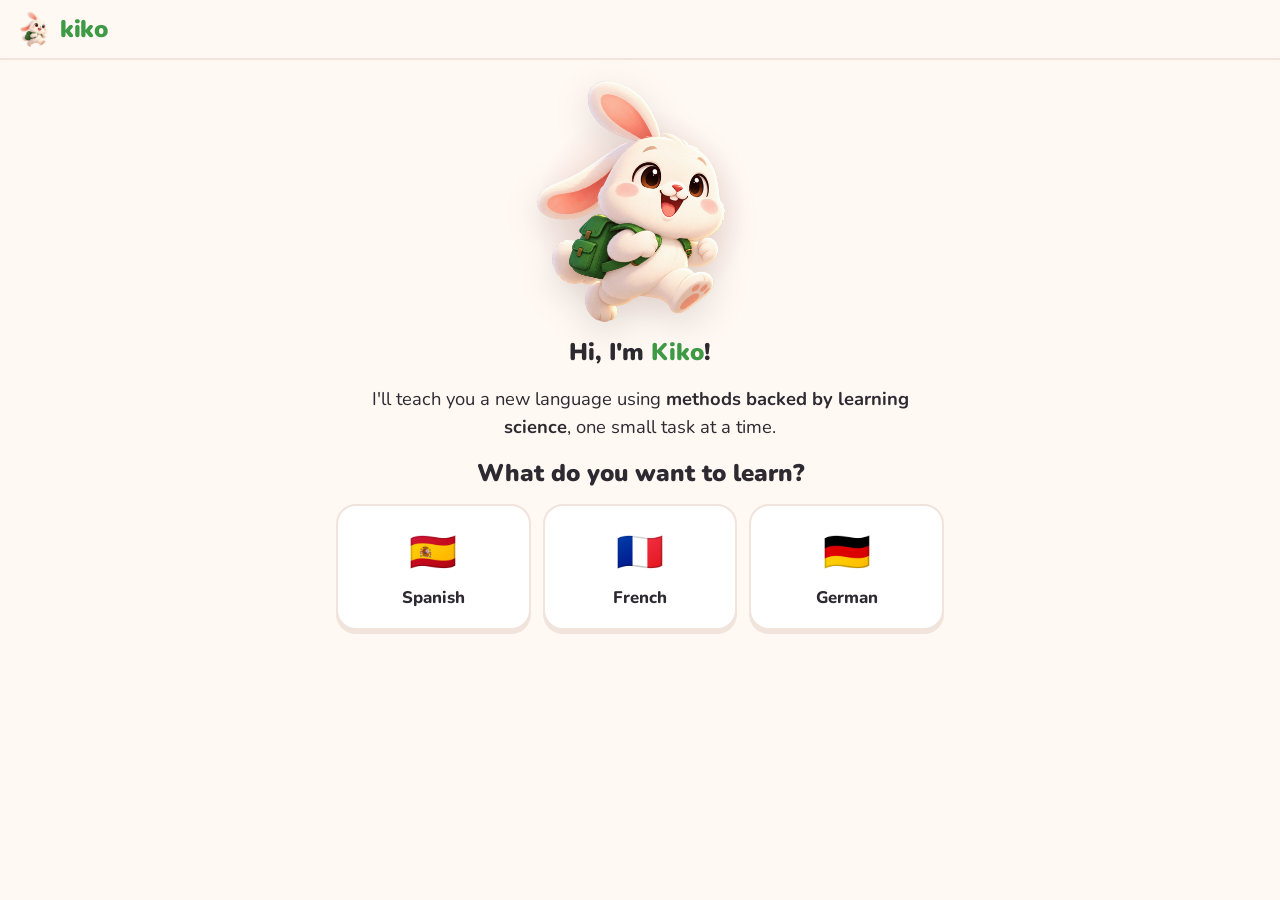
==== kiko/index.html @ d5bdbee6 "Polish Kiko with animations, sound effects and keyboard shortcuts - 3D flipping flashcards; review c" ====
<!doctype html>
<html lang="en">
<head>
  <meta charset="utf-8">
  <meta name="viewport" content="width=device-width, initial-scale=1">
  <title>Kiko · Learn languages the science-backed way</title>
  <meta name="description" content="Kiko teaches you a language one task at a time, using spaced repetition, retrieval practice, comprehensible input and other evidence-based methods.">
  <meta name="theme-color" content="#3f9a46">
  <link rel="icon" href="assets/kiko-192.png">
  <link rel="apple-touch-icon" href="assets/kiko-192.png">
  <link rel="preconnect" href="https://fonts.googleapis.com">
  <link rel="preconnect" href="https://fonts.gstatic.com" crossorigin>
  <link href="https://fonts.googleapis.com/css2?family=Nunito:wght@400;600;800;900&display=swap" rel="stylesheet">
  <link rel="stylesheet" href="styles.css">
</head>
<body>
  <header class="topbar">
    <button id="logo" class="logo" aria-label="Kiko home">
      <img src="assets/kiko-192.png" alt=""><span>kiko</span>
    </button>
    <div id="hud" class="hud"></div>
  </header>
  <main id="app" class="app"></main>
  <div id="sheet"></div>
  <script src="data.js"></script>
  <script src="app.js"></script>
</body>
</html>
---- kiko/styles.css ----
:root {
  --bg: #fff8f3;
  --surface: #ffffff;
  --ink: #2d2a32;
  --muted: #7b7480;
  --line: #f0e4dc;
  --green: #3f9a46;
  --green-dark: #2e7a35;
  --green-soft: #e4f4e3;
  --pink: #f6a59c;
  --pink-soft: #fde9e6;
  --red: #e0574f;
  --red-dark: #b8423b;
  --gold: #f2b84b;
  --gold-dark: #d39a2f;
  --shadow: 0 6px 0 rgba(45, 42, 50, 0.06), 0 10px 30px rgba(45, 42, 50, 0.06);
  --radius: 20px;
  --spring: cubic-bezier(0.34, 1.56, 0.64, 1);
  --ease-out: cubic-bezier(0.2, 0.8, 0.2, 1);
  color-scheme: light;
}
@media (prefers-color-scheme: dark) {
  :root {
    --bg: #1d1b20;
    --surface: #2a272e;
    --ink: #f5eff2;
    --muted: #a9a1ad;
    --line: #3a363f;
    --green: #5bbb62;
    --green-dark: #48a24f;
    --green-soft: #26392a;
    --pink-soft: #3f2a2c;
    --shadow: 0 6px 0 rgba(0, 0, 0, 0.25);
    color-scheme: dark;
  }
}

* { box-sizing: border-box; }
html, body { margin: 0; }
body {
  font-family: "Nunito", system-ui, sans-serif;
  background: var(--bg);
  color: var(--ink);
  line-height: 1.5;
  -webkit-tap-highlight-color: transparent;
  overflow-x: hidden;
}
button { font: inherit; color: inherit; cursor: pointer; }
button:disabled { cursor: default; }
:focus-visible { outline: 3px solid color-mix(in srgb, var(--green) 55%, transparent); outline-offset: 3px; }
h1, h2, h3 { line-height: 1.2; margin: 0.3em 0; font-weight: 900; }
.hidden { display: none !important; }
.muted { color: var(--muted); }
.center { text-align: center; justify-content: center; }
.eyebrow { text-transform: uppercase; letter-spacing: 0.08em; font-size: 0.75rem; font-weight: 800; color: var(--muted); margin: 0 0 8px; }
.lead { font-size: 1.15rem; }

/* ---------- Top bar ---------- */
.topbar {
  position: sticky; top: 0; z-index: 10;
  display: flex; align-items: center; gap: 12px;
  padding: 10px 16px;
  background: color-mix(in srgb, var(--bg) 88%, transparent);
  backdrop-filter: blur(8px);
  border-bottom: 2px solid var(--line);
}
.logo { display: flex; align-items: center; gap: 6px; background: none; border: 0; padding: 0; }
.logo img { width: 38px; height: 38px; object-fit: contain; transition: transform 0.3s var(--spring); }
.logo:hover img { transform: rotate(-10deg) scale(1.1); }
.logo span { font-weight: 900; font-size: 1.5rem; color: var(--green); letter-spacing: -0.02em; }
.hud { display: flex; align-items: center; gap: 6px; flex: 1; justify-content: flex-end; min-width: 0; }
.hud-chip {
  display: inline-flex; align-items: center; gap: 4px;
  font-weight: 800; padding: 4px 10px; border-radius: 999px;
  background: var(--surface); border: 2px solid var(--line); white-space: nowrap;
}
.hud-chip.icon { padding: 4px 8px; }
.hud-chip.bump { animation: chipBump 0.5s var(--spring); }
@keyframes chipBump { 0% { transform: scale(1); } 40% { transform: scale(1.25); border-color: var(--gold); } 100% { transform: scale(1); } }
.hud-bar { flex: 0 1 140px; height: 12px; border-radius: 999px; background: var(--line); overflow: hidden; }
.hud-bar span {
  display: block; height: 100%; border-radius: inherit; position: relative;
  background: var(--green); transition: width 0.6s var(--ease-out);
}
.hud-bar span::after { /* glossy highlight */
  content: ""; position: absolute; left: 6px; right: 6px; top: 2px; height: 3px;
  border-radius: 999px; background: rgba(255, 255, 255, 0.35);
}
.hud-bar.wide { flex: 1; height: 16px; }

.xp-float {
  position: fixed; z-index: 60; transform: translateX(-50%); pointer-events: none;
  font-weight: 900; color: var(--gold-dark); text-shadow: 0 1px 0 #fff;
  animation: floatUp 1.1s var(--ease-out) forwards;
}
@keyframes floatUp { 0% { opacity: 0; translate: 0 0; } 15% { opacity: 1; } 100% { opacity: 0; translate: 0 34px; } }

/* ---------- Layout & screen transitions ---------- */
.app { max-width: 640px; margin: 0 auto; padding: 20px 16px 200px; }
.app.enter > :not(.step) { animation: rise 0.45s var(--ease-out) backwards; }
.app.enter > :nth-child(2) { animation-delay: 0.04s; }
.app.enter > :nth-child(3) { animation-delay: 0.08s; }
.app.enter > :nth-child(4) { animation-delay: 0.12s; }
@keyframes rise { from { opacity: 0; transform: translateY(16px); } to { opacity: 1; transform: none; } }
@keyframes popIn { 0% { opacity: 0; transform: scale(0.6); } 100% { opacity: 1; transform: scale(1); } }
@keyframes slideIn { from { opacity: 0; transform: translateX(-12px); } to { opacity: 1; transform: none; } }

.card { background: var(--surface); border: 2px solid var(--line); border-radius: var(--radius); box-shadow: var(--shadow); padding: 18px; }
.row { display: flex; gap: 10px; flex-wrap: wrap; margin-top: 12px; }
.pop { animation: popIn 0.35s var(--spring); }

/* ---------- Buttons ---------- */
.btn {
  border: 0; border-radius: 16px; padding: 12px 20px;
  font-weight: 800; background: var(--green); color: #fff;
  box-shadow: 0 4px 0 var(--green-dark);
  transition: transform 0.1s, box-shadow 0.1s, filter 0.15s, opacity 0.2s;
}
@media (hover: hover) { .btn:hover:not(:disabled) { filter: brightness(1.06); transform: translateY(-1px); box-shadow: 0 5px 0 var(--green-dark); } }
.btn:active:not(:disabled) { transform: translateY(3px); box-shadow: 0 1px 0 var(--green-dark); }
.btn:disabled { opacity: 0.45; }
.btn.big { width: 100%; padding: 15px; font-size: 1.1rem; margin-top: 16px; }
.btn.ghost { background: var(--surface); color: var(--green); border: 2px solid var(--line); box-shadow: 0 4px 0 var(--line); }
.icon-btn { border: 0; background: var(--green-soft); border-radius: 50%; width: 44px; height: 44px; font-size: 1.2rem; transition: transform 0.2s var(--spring); }
.icon-btn:hover { transform: scale(1.1); }
.icon-btn:active { transform: scale(0.92); }
.icon-btn.sm { width: 30px; height: 30px; font-size: 0.85rem; flex: none; }
.icon-btn.huge { width: 96px; height: 96px; font-size: 2.6rem; }
.icon-btn.pulse { animation: ring 1.8s infinite; }
@keyframes ring { 0% { box-shadow: 0 0 0 0 color-mix(in srgb, var(--green) 45%, transparent); } 100% { box-shadow: 0 0 0 22px transparent; } }
.back { background: none; border: 0; color: var(--muted); font-weight: 800; padding: 6px 0; }
kbd {
  display: none; font: 800 0.7rem "Nunito", sans-serif; color: var(--muted);
  border: 2px solid var(--line); border-radius: 6px; padding: 0 6px; margin-right: 10px;
}
.kbd-hint { display: none; text-align: center; font-size: 0.8rem; color: var(--muted); margin-top: 10px; }
@media (hover: hover) and (pointer: fine) { kbd { display: inline-block; } .kbd-hint { display: block; } }

/* ---------- Kiko coach ---------- */
.coach { display: flex; align-items: flex-end; gap: 10px; margin: 20px 0; }
.coach img { width: 72px; height: auto; flex: none; filter: drop-shadow(0 4px 6px rgba(0,0,0,0.12)); transform-origin: 50% 100%; animation: breathe 3.2s ease-in-out infinite; }
.bubble {
  position: relative; background: var(--surface); border: 2px solid var(--line);
  border-radius: 18px 18px 18px 4px; padding: 10px 14px; font-weight: 600;
  transform-origin: 0 100%;
}
.bubble.pop { animation: popIn 0.35s var(--spring); }
.coach img.hop { animation: hop 0.6s ease; }
.coach img.wobble { animation: wobble 0.5s ease; }
@keyframes breathe { 0%,100% { transform: scale(1, 1); } 50% { transform: scale(1.03, 0.97); } }
@keyframes hop { 0%,100% { transform: translateY(0); } 40% { transform: translateY(-18px) rotate(-4deg); } 70% { transform: translateY(0) scale(1.06, 0.94); } }
@keyframes wobble { 0%,100% { transform: rotate(0); } 25% { transform: rotate(-8deg); } 75% { transform: rotate(8deg); } }
@keyframes float { 0%,100% { transform: translateY(0) rotate(0); } 50% { transform: translateY(-10px) rotate(-1.5deg); } }

/* ---------- Welcome & celebrations ---------- */
.welcome, .done-screen, .intro { text-align: center; }
.hero-wrap { position: relative; display: inline-block; }
.hero-wrap::before { /* soft glow behind Kiko */
  content: ""; position: absolute; inset: 12% 8% 4%; border-radius: 50%; z-index: -1;
  background: radial-gradient(circle, color-mix(in srgb, var(--pink) 45%, transparent), transparent 70%);
  animation: glow 3s ease-in-out infinite;
}
@keyframes glow { 0%,100% { transform: scale(0.95); opacity: 0.7; } 50% { transform: scale(1.08); opacity: 1; } }
.hero-kiko { width: min(260px, 70vw); height: auto; animation: float 3s ease-in-out infinite; filter: drop-shadow(0 12px 18px rgba(0,0,0,0.12)); }
.hero-kiko.cheer { animation: cheer 0.8s var(--spring) 2, float 3s ease-in-out 1.6s infinite; }
@keyframes cheer { 0%,100% { transform: translateY(0) scale(1); } 30% { transform: translateY(-30px) rotate(-6deg) scale(1.04); } 60% { transform: translateY(0) scale(1.08, 0.92); } }
.brand { color: var(--green); display: inline-block; animation: popIn 0.6s var(--spring) 0.2s backwards; }
.lang-grid { display: grid; grid-template-columns: repeat(auto-fit, minmax(150px, 1fr)); gap: 12px; margin-top: 16px; }
.lang-btn {
  display: flex; flex-direction: column; align-items: center; gap: 4px;
  padding: 18px; background: var(--surface); border: 2px solid var(--line); border-radius: var(--radius);
  box-shadow: 0 4px 0 var(--line); font-weight: 800; font-size: 1.05rem;
  animation: popIn 0.45s var(--spring) backwards; animation-delay: calc(0.25s + var(--i) * 0.07s);
  transition: transform 0.15s, border-color 0.15s;
}
.lang-btn:hover { transform: translateY(-3px); border-color: var(--green); }
.lang-btn:active { transform: translateY(2px); }
.lang-btn.selected { border-color: var(--green); }
.lang-btn .flag { font-size: 2.4rem; transition: transform 0.3s var(--spring); }
.lang-btn:hover .flag { transform: scale(1.15) rotate(-6deg); }
.lang-btn small { color: var(--muted); font-weight: 600; }

.stats { display: flex; justify-content: center; gap: 12px; margin: 12px 0 8px; }
.stat {
  display: flex; flex-direction: column; min-width: 120px; padding: 12px 16px;
  border: 2px solid var(--gold); border-radius: 16px; background: var(--surface);
  animation: popIn 0.5s var(--spring) backwards 0.3s;
}
.stat + .stat { animation-delay: 0.45s; }
.stat b { font-size: 1.6rem; font-weight: 900; color: var(--gold-dark); }
.stat small { color: var(--muted); font-weight: 700; }

.confetti { position: fixed; inset: 0; pointer-events: none; z-index: 50; overflow: hidden; }
.confetti i {
  position: absolute; width: 8px; height: 12px; border-radius: 2px;
  animation: burst 1.3s cubic-bezier(0.15, 0.7, 0.3, 1) forwards;
}
@keyframes burst {
  0% { transform: translate(-50%, -50%) scale(0.4); opacity: 1; }
  35% { transform: translate(var(--dx), var(--dy)) rotate(calc(var(--r) * 0.4)); opacity: 1; }
  100% { transform: translate(calc(var(--dx) * 1.25), calc(var(--dy) + 260px)) rotate(var(--r)); opacity: 0; }
}

/* ---------- Home ---------- */
.daily { display: flex; align-items: center; justify-content: space-between; gap: 12px; margin-bottom: 24px; border-color: var(--gold); }
.daily.due { animation: rise 0.45s var(--ease-out) backwards, nudge 3s ease-in-out 1.5s infinite; }
@keyframes nudge { 0%,90%,100% { transform: none; } 93% { transform: rotate(-1deg); } 96% { transform: rotate(1deg); } }
.daily h3 { margin: 0; display: flex; align-items: center; gap: 8px; }
.daily p { margin: 2px 0; }
.badge { background: var(--red); color: #fff; font-size: 0.8rem; border-radius: 999px; padding: 1px 8px; animation: popIn 0.4s var(--spring) 0.5s backwards; }
.path { list-style: none; padding: 0; margin: 10px 0; }
.node {
  position: relative; display: flex; align-items: center; gap: 14px; margin: 0 0 18px calc(var(--x) * 18%);
  animation: popIn 0.45s var(--spring) backwards; animation-delay: calc(0.1s + var(--i) * 0.05s);
}
.node button {
  width: 68px; height: 68px; flex: none; border-radius: 50%; border: 0;
  background: var(--green); color: #fff; font-size: 1.8rem;
  box-shadow: 0 6px 0 var(--green-dark);
  transition: transform 0.15s var(--spring), box-shadow 0.15s;
}
.node button:hover:not(:disabled) { transform: translateY(-3px) scale(1.05); }
.node button:active:not(:disabled) { transform: translateY(4px); box-shadow: 0 2px 0 var(--green-dark); }
.node.done button { background: var(--gold); box-shadow: 0 6px 0 var(--gold-dark); font-weight: 900; }
.node.locked button { background: var(--line); box-shadow: 0 6px 0 color-mix(in srgb, var(--line) 70%, #000); font-size: 1.3rem; }
.node.current button { animation: pulse 1.8s infinite; }
@keyframes pulse { 0%,100% { outline: 0 solid transparent; } 50% { outline: 7px solid color-mix(in srgb, var(--green) 30%, transparent); } }
.node-kiko {
  position: absolute; left: 40px; top: -26px; width: 46px; height: auto; pointer-events: none;
  filter: drop-shadow(0 3px 3px rgba(0,0,0,0.15));
  animation: popIn 0.5s var(--spring) 0.7s backwards, bob 1.4s ease-in-out 1.2s infinite;
}
@keyframes bob { 0%,100% { transform: translateY(0); } 50% { transform: translateY(-6px); } }
.node-label { display: flex; flex-direction: column; }
.node-label small { color: var(--muted); font-weight: 600; }
.node.locked .node-label { opacity: 0.55; }

/* ---------- Intro ---------- */
.intro { text-align: left; }
.intro-icon { font-size: 3.4rem; text-align: center; animation: popIn 0.6s var(--spring) backwards 0.1s; }
.intro .eyebrow, .intro h1 { text-align: center; }
.science { margin-top: 16px; background: var(--green-soft); border-color: transparent; box-shadow: none; }
.science p { margin: 10px 0 0; }
.science.small { display: inline-block; text-align: center; margin: 16px 0; }
.chip { display: inline-block; background: var(--surface); padding: 4px 12px; border-radius: 999px; font-weight: 800; font-size: 0.85rem; }
.cite { font-size: 0.8rem; color: var(--muted); font-style: italic; }

/* ---------- Activities ---------- */
.step { display: flex; align-items: center; gap: 12px; margin-bottom: 20px; }
.step .back { font-size: 1.3rem; }
.activity h2 { text-align: center; }
.prompt { text-align: center; display: flex; flex-direction: column; align-items: center; gap: 12px; padding: 30px 18px; }
.target { font-size: clamp(1.8rem, 7vw, 2.6rem); font-weight: 900; }
.target.sm { font-size: 1.35rem; }
.meaning { font-size: 1.5rem; font-weight: 800; color: var(--green); }
.hint { margin: 0; font-size: 0.9rem; }

/* 3D flip card */
.flip { perspective: 1200px; cursor: pointer; border-radius: var(--radius); }
.flip-inner { display: grid; transform-style: preserve-3d; transition: transform 0.6s var(--spring); }
.flip.flipped .flip-inner { transform: rotateY(180deg); }
.face {
  grid-area: 1 / 1; backface-visibility: hidden; -webkit-backface-visibility: hidden;
  display: flex; flex-direction: column; align-items: center; justify-content: center; gap: 12px;
  min-height: 230px; text-align: center;
}
.face.back { transform: rotateY(180deg); background: linear-gradient(160deg, var(--surface), var(--green-soft)); }
.flip:not(.flipped) .back, .flip.flipped .front { pointer-events: none; }
@media (hover: hover) { .flip:not(.flipped):hover .flip-inner { transform: rotateY(-6deg) translateY(-2px); } }
.flip.fly-right { animation: flyRight 0.34s ease-in forwards; }
.flip.fly-left { animation: flyLeft 0.34s ease-in forwards; }
@keyframes flyRight { to { transform: translateX(120%) rotate(14deg); opacity: 0; } }
@keyframes flyLeft { to { transform: translateX(-120%) rotate(-14deg); opacity: 0; } }

.options { display: grid; gap: 10px; margin-top: 16px; }
.opt {
  display: flex; align-items: center;
  text-align: left; padding: 14px 16px; border-radius: 16px; font-weight: 700; font-size: 1.05rem;
  background: var(--surface); border: 2px solid var(--line); box-shadow: 0 4px 0 var(--line);
  animation: slideIn 0.35s var(--ease-out) backwards; animation-delay: calc(0.1s + var(--i) * 0.05s);
  transition: transform 0.12s, border-color 0.15s, background 0.15s;
}
@media (hover: hover) { .opt:hover:not(:disabled) { border-color: var(--green); transform: translateY(-2px); } }
.opt:active:not(:disabled) { transform: translateY(3px); box-shadow: 0 1px 0 var(--line); }
.opt.right, .input.right { border-color: var(--green); background: var(--green-soft); box-shadow: 0 4px 0 var(--green); }
.opt.right { animation: correct 0.5s var(--spring); }
.opt.wrong, .input.wrong { border-color: var(--red); background: var(--pink-soft); box-shadow: 0 4px 0 var(--red); }
.opt.wrong, .input.wrong, .shake { animation: shake 0.45s ease; }
@keyframes correct { 0% { transform: scale(1); } 40% { transform: scale(1.04); } 100% { transform: scale(1); } }
@keyframes shake { 0%,100% { transform: none; } 20% { transform: translateX(-8px); } 40% { transform: translateX(7px); } 60% { transform: translateX(-5px); } 80% { transform: translateX(3px); } }

.input, select {
  width: 100%; padding: 12px 14px; border-radius: 14px; border: 2px solid var(--line);
  background: var(--surface); color: var(--ink); font: inherit; font-weight: 700;
  transition: border-color 0.15s;
}
.input:focus, select:focus { border-color: var(--green); outline: none; }
.input.big { font-size: 1.2rem; margin-top: 16px; text-align: center; }
.field { display: block; font-weight: 800; margin: 16px 0 8px; }
.field select, .field .seg { margin-top: 8px; }
.seg { display: flex; gap: 8px; }
.seg button { flex: 1; padding: 10px; border-radius: 12px; border: 2px solid var(--line); background: var(--surface); font-weight: 800; transition: all 0.2s var(--spring); }
.seg button.on { border-color: var(--green); background: var(--green-soft); color: var(--green); transform: scale(1.05); }
.plan-preview { margin-top: 16px; }
.plan-preview p { margin: 0; }
.plan-text { font-size: 1.15rem; font-weight: 800; }

/* Feedback: inline note, or a sheet that slides up from the bottom */
.fb { border-radius: 16px; }
.fb p { margin: 4px 0 0; font-weight: 700; }
.fb.ok { background: var(--green-soft); color: var(--green); }
.fb.no { background: var(--pink-soft); color: var(--red); }
.fb.inline { margin-top: 16px; padding: 14px 16px; animation: popIn 0.3s var(--spring); }
.fb.sheet {
  position: fixed; left: 0; right: 0; bottom: 0; z-index: 30; border-radius: 24px 24px 0 0;
  padding: 18px 16px calc(18px + env(safe-area-inset-bottom));
  border-top: 3px solid currentColor;
  animation: sheetUp 0.35s var(--ease-out);
}
@keyframes sheetUp { from { transform: translateY(100%); } to { transform: none; } }
.sheet-inner { max-width: 640px; margin: 0 auto; display: flex; flex-direction: column; gap: 12px; }
.sheet-text b { font-size: 1.25rem; font-weight: 900; }
.sheet .btn { width: 100%; padding: 14px; font-size: 1.05rem; }
.fb.no .btn { background: var(--red); box-shadow: 0 4px 0 var(--red-dark); }
.fb.no .btn:active { box-shadow: 0 1px 0 var(--red-dark); }
.fb.ok .btn:focus-visible { outline-color: color-mix(in srgb, var(--green) 35%, transparent); }
.fb.no .btn:focus-visible { outline-color: color-mix(in srgb, var(--red) 35%, transparent); }

.grades { display: grid; grid-template-columns: repeat(4, 1fr); gap: 8px; margin-top: 16px; }
.grade {
  display: flex; flex-direction: column; padding: 10px 4px; border-radius: 14px; border: 2px solid var(--line); background: var(--surface);
  animation: popIn 0.35s var(--spring) backwards; animation-delay: calc(0.15s + var(--i) * 0.05s);
  transition: transform 0.12s;
}
.grade:hover:not(:disabled) { transform: translateY(-2px); }
.grade small { color: var(--muted); font-size: 0.75rem; }
.g0 b { color: var(--red); } .g1 b { color: #d98b2b; } .g2 b { color: var(--green); } .g3 b { color: #3a83c9; }

.mic.listening { animation: ring 1.2s infinite; }

/* Story */
.story-title { margin-bottom: 14px; }
.story { padding: 10px 14px; }
.sent {
  display: flex; flex-wrap: wrap; align-items: baseline; gap: 8px; font-size: 1.15rem; margin: 12px 0;
  animation: rise 0.4s var(--ease-out) backwards; animation-delay: calc(0.15s + var(--i) * 0.06s);
}
.sent > span:nth-child(2) { flex: 1; min-width: 60%; }
.w { border-bottom: 2px dotted var(--pink); cursor: pointer; border-radius: 4px; transition: background 0.15s; }
.w:hover, .w.on { background: var(--pink-soft); }
.tr { border: 2px solid var(--line); background: none; border-radius: 8px; font-size: 0.7rem; font-weight: 800; padding: 1px 6px; color: var(--muted); }
.tr.on { border-color: var(--green); color: var(--green); }
.en { flex-basis: 100%; color: var(--muted); font-size: 0.95rem; padding-left: 38px; animation: rise 0.25s var(--ease-out); }
.tooltip {
  position: absolute; translate: -50% -100%; z-index: 20;
  background: var(--ink); color: var(--bg); padding: 6px 10px; border-radius: 10px;
  font-weight: 800; font-size: 0.9rem; pointer-events: none; white-space: nowrap;
  transform-origin: 50% 100%;
}
.tooltip::after { content: ""; position: absolute; left: 50%; bottom: -5px; margin-left: -5px; border: 5px solid transparent; border-bottom: 0; border-top-color: var(--ink); }

/* Sentence building */
.answer-line {
  min-height: 64px; display: flex; flex-wrap: wrap; gap: 8px; align-content: flex-start;
  padding: 10px 0; margin: 16px 0; border-bottom: 2px solid var(--line);
  background-image: repeating-linear-gradient(transparent 0 52px, var(--line) 52px 54px);
}
.tiles { display: flex; flex-wrap: wrap; gap: 8px; justify-content: center; }
.tile {
  padding: 10px 14px; border-radius: 12px; font-weight: 800; font-size: 1.05rem;
  background: var(--surface); border: 2px solid var(--line); box-shadow: 0 3px 0 var(--line);
  transition: transform 0.12s, opacity 0.2s;
}
.tiles .tile { animation: popIn 0.35s var(--spring) backwards; animation-delay: calc(0.15s + var(--i) * 0.04s); }
.tile:active:not(:disabled) { transform: translateY(2px); }
.tile.used { visibility: hidden; }
.answer-line.win .tile { border-color: var(--green); background: var(--green-soft); box-shadow: 0 3px 0 var(--green); animation: wave 0.5s var(--spring) backwards; }
.answer-line.win .tile:nth-child(2) { animation-delay: 0.06s; }
.answer-line.win .tile:nth-child(3) { animation-delay: 0.12s; }
.answer-line.win .tile:nth-child(4) { animation-delay: 0.18s; }
.answer-line.win .tile:nth-child(5) { animation-delay: 0.24s; }
.answer-line.shake .tile { border-color: var(--red); }
@keyframes wave { 0%,100% { transform: none; } 40% { transform: translateY(-10px); } }

/* Finish */
.loop { list-style: none; padding: 0; display: grid; gap: 10px; }
.loop li { display: flex; align-items: center; gap: 14px; padding: 12px 16px; animation: slideIn 0.4s var(--ease-out) backwards; animation-delay: calc(0.15s + var(--i) * 0.08s); }
.loop-ic { font-size: 1.6rem; }
.loop small { display: block; color: var(--muted); }
.check { display: flex; gap: 10px; align-items: center; font-weight: 700; margin-top: 18px; cursor: pointer; }
.check input { width: 22px; height: 22px; accent-color: var(--green); }

@media (max-width: 420px) {
  .hud-bar:not(.wide) { display: none; }
  .hud-chip { padding: 3px 8px; }
  .node { margin-left: calc(var(--x) * 10%); }
}
@media (prefers-reduced-motion: reduce) {
  *, *::before, *::after { animation: none !important; transition: none !important; }
}
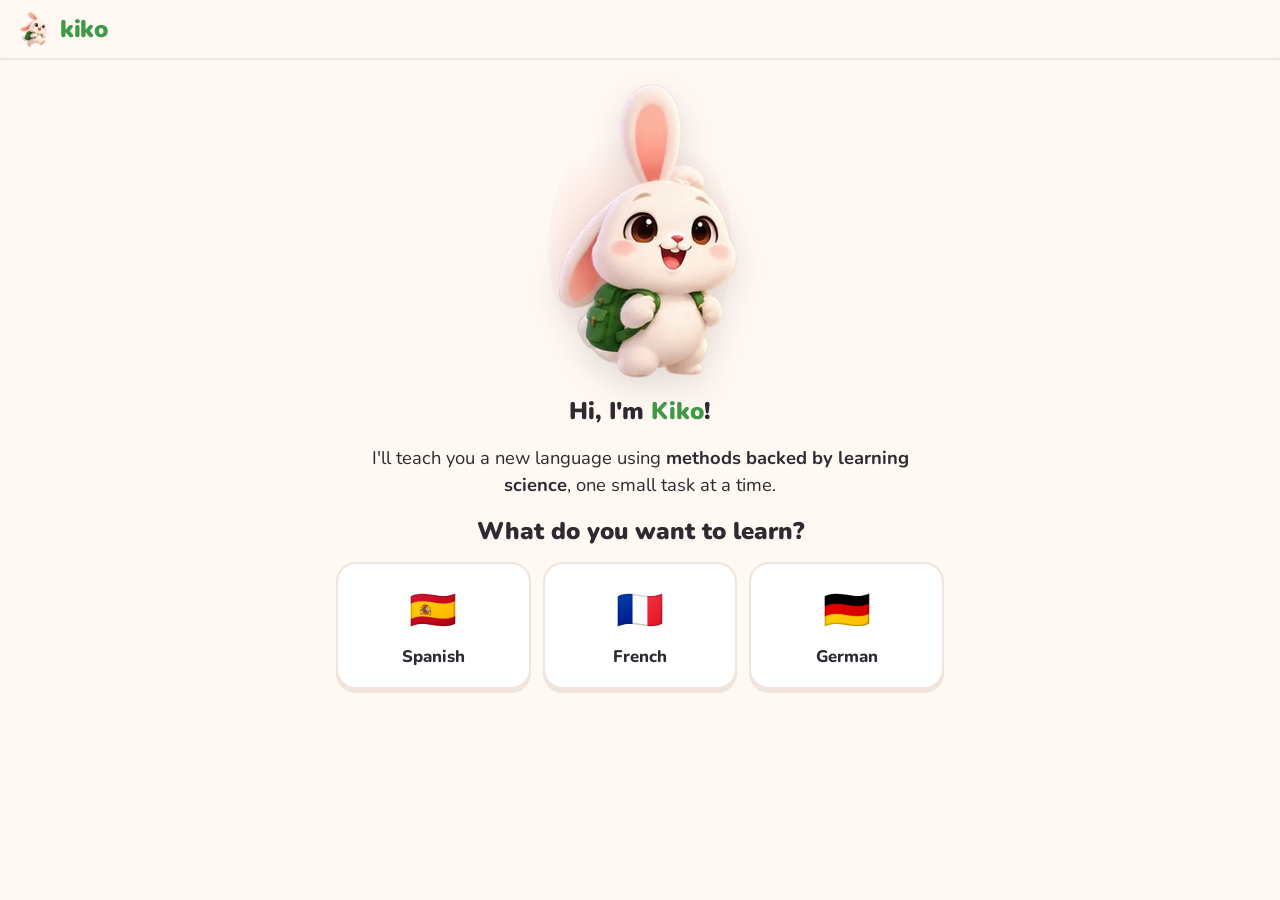
==== commit a55ed335: "Version Kiko's CSS and JS links so browsers load updates GitHub Pages lets browsers cache files for " ====
--- a/kiko/index.html
+++ b/kiko/index.html
@@ -11,7 +11,7 @@
   <link rel="preconnect" href="https://fonts.googleapis.com">
   <link rel="preconnect" href="https://fonts.gstatic.com" crossorigin>
   <link href="https://fonts.googleapis.com/css2?family=Nunito:wght@400;600;800;900&display=swap" rel="stylesheet">
-  <link rel="stylesheet" href="styles.css">
+  <link rel="stylesheet" href="styles.css?v=4">
 </head>
 <body>
   <header class="topbar">
@@ -22,7 +22,7 @@
   </header>
   <main id="app" class="app"></main>
   <div id="sheet"></div>
-  <script src="data.js"></script>
-  <script src="app.js"></script>
+  <script src="data.js?v=4"></script>
+  <script src="app.js?v=4"></script>
 </body>
 </html>
--- a/kiko/styles.css
+++ b/kiko/styles.css
@@ -138,16 +138,19 @@
 
 /* ---------- Kiko coach ---------- */
 .coach { display: flex; align-items: flex-end; gap: 10px; margin: 20px 0; }
-.coach img { width: 72px; height: auto; flex: none; filter: drop-shadow(0 4px 6px rgba(0,0,0,0.12)); transform-origin: 50% 100%; animation: breathe 3.2s ease-in-out infinite; }
+/* Idle sprite: an 18-frame strip shifted one frame at a time (6 fps). */
+.kiko-idle { display: inline-block; flex: none; overflow: hidden; aspect-ratio: 120 / 165; }
+.kiko-idle img { display: block; height: 100%; width: 1800%; max-width: none; animation: idle 3s steps(18) infinite; }
+@keyframes idle { to { transform: translateX(-100%); } }
+.coach .kiko-idle { width: 72px; filter: drop-shadow(0 4px 6px rgba(0,0,0,0.12)); transform-origin: 50% 100%; }
 .bubble {
   position: relative; background: var(--surface); border: 2px solid var(--line);
   border-radius: 18px 18px 18px 4px; padding: 10px 14px; font-weight: 600;
   transform-origin: 0 100%;
 }
 .bubble.pop { animation: popIn 0.35s var(--spring); }
-.coach img.hop { animation: hop 0.6s ease; }
-.coach img.wobble { animation: wobble 0.5s ease; }
-@keyframes breathe { 0%,100% { transform: scale(1, 1); } 50% { transform: scale(1.03, 0.97); } }
+.coach .kiko-idle.hop { animation: hop 0.6s ease; }
+.coach .kiko-idle.wobble { animation: wobble 0.5s ease; }
 @keyframes hop { 0%,100% { transform: translateY(0); } 40% { transform: translateY(-18px) rotate(-4deg); } 70% { transform: translateY(0) scale(1.06, 0.94); } }
 @keyframes wobble { 0%,100% { transform: rotate(0); } 25% { transform: rotate(-8deg); } 75% { transform: rotate(8deg); } }
 @keyframes float { 0%,100% { transform: translateY(0) rotate(0); } 50% { transform: translateY(-10px) rotate(-1.5deg); } }
@@ -161,6 +164,7 @@
   animation: glow 3s ease-in-out infinite;
 }
 @keyframes glow { 0%,100% { transform: scale(0.95); opacity: 0.7; } 50% { transform: scale(1.08); opacity: 1; } }
+.hero-idle { width: min(220px, 60vw); animation: float 3s ease-in-out infinite; filter: drop-shadow(0 12px 18px rgba(0,0,0,0.12)); }
 .hero-kiko { width: min(260px, 70vw); height: auto; animation: float 3s ease-in-out infinite; filter: drop-shadow(0 12px 18px rgba(0,0,0,0.12)); }
 .hero-kiko.cheer { animation: cheer 0.8s var(--spring) 2, float 3s ease-in-out 1.6s infinite; }
 @keyframes cheer { 0%,100% { transform: translateY(0) scale(1); } 30% { transform: translateY(-30px) rotate(-6deg) scale(1.04); } 60% { transform: translateY(0) scale(1.08, 0.92); } }
@@ -226,7 +230,7 @@
 .node.current button { animation: pulse 1.8s infinite; }
 @keyframes pulse { 0%,100% { outline: 0 solid transparent; } 50% { outline: 7px solid color-mix(in srgb, var(--green) 30%, transparent); } }
 .node-kiko {
-  position: absolute; left: 40px; top: -26px; width: 46px; height: auto; pointer-events: none;
+  position: absolute; left: 38px; top: -34px; width: 46px; pointer-events: none;
   filter: drop-shadow(0 3px 3px rgba(0,0,0,0.15));
   animation: popIn 0.5s var(--spring) 0.7s backwards, bob 1.4s ease-in-out 1.2s infinite;
 }
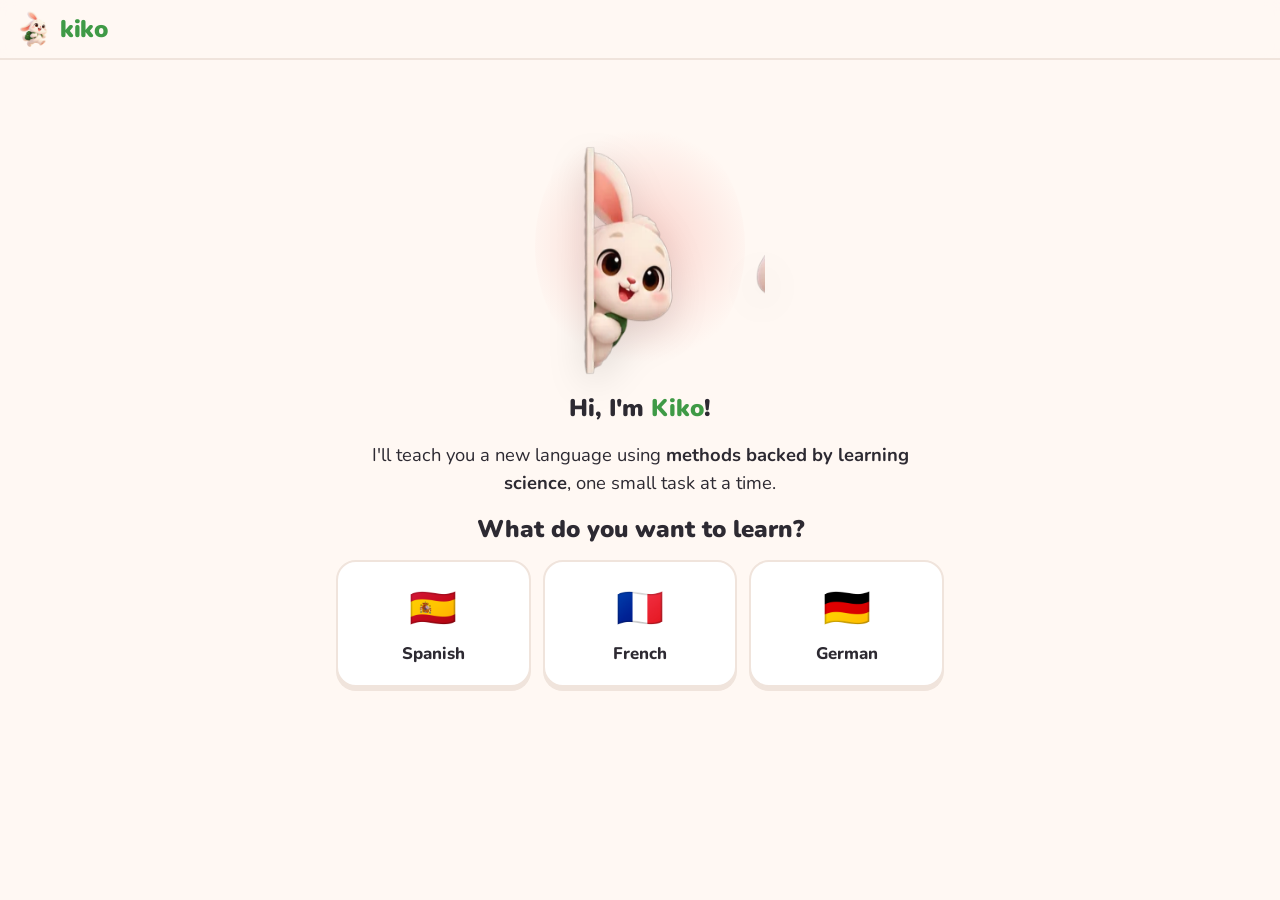
==== commit 7ebc6cd0: "Give Kiko six mood animations Extract the welcome, idle, thinking, correct, wrong and celebration sp" ====
--- a/kiko/index.html
+++ b/kiko/index.html
@@ -11,7 +11,7 @@
   <link rel="preconnect" href="https://fonts.googleapis.com">
   <link rel="preconnect" href="https://fonts.gstatic.com" crossorigin>
   <link href="https://fonts.googleapis.com/css2?family=Nunito:wght@400;600;800;900&display=swap" rel="stylesheet">
-  <link rel="stylesheet" href="styles.css?v=4">
+  <link rel="stylesheet" href="styles.css?v=7">
 </head>
 <body>
   <header class="topbar">
@@ -22,7 +22,7 @@
   </header>
   <main id="app" class="app"></main>
   <div id="sheet"></div>
-  <script src="data.js?v=4"></script>
-  <script src="app.js?v=4"></script>
+  <script src="data.js?v=7"></script>
+  <script src="app.js?v=7"></script>
 </body>
 </html>
--- a/kiko/styles.css
+++ b/kiko/styles.css
@@ -138,21 +138,16 @@
 
 /* ---------- Kiko coach ---------- */
 .coach { display: flex; align-items: flex-end; gap: 10px; margin: 20px 0; }
-/* Idle sprite: an 18-frame strip shifted one frame at a time (6 fps). */
-.kiko-idle { display: inline-block; flex: none; overflow: hidden; aspect-ratio: 120 / 165; }
-.kiko-idle img { display: block; height: 100%; width: 1800%; max-width: none; animation: idle 3s steps(18) infinite; }
-@keyframes idle { to { transform: translateX(-100%); } }
-.coach .kiko-idle { width: 72px; filter: drop-shadow(0 4px 6px rgba(0,0,0,0.12)); transform-origin: 50% 100%; }
+/* Kiko sprite: a strip of 250×300 frames; app.js steps it one frame at a time. */
+.kiko { display: inline-block; flex: none; overflow: hidden; aspect-ratio: 5 / 6; }
+.kiko img { display: block; height: 100%; max-width: none; }
+.coach .kiko { width: 84px; filter: drop-shadow(0 4px 6px rgba(0,0,0,0.12)); }
 .bubble {
   position: relative; background: var(--surface); border: 2px solid var(--line);
   border-radius: 18px 18px 18px 4px; padding: 10px 14px; font-weight: 600;
   transform-origin: 0 100%;
 }
 .bubble.pop { animation: popIn 0.35s var(--spring); }
-.coach .kiko-idle.hop { animation: hop 0.6s ease; }
-.coach .kiko-idle.wobble { animation: wobble 0.5s ease; }
-@keyframes hop { 0%,100% { transform: translateY(0); } 40% { transform: translateY(-18px) rotate(-4deg); } 70% { transform: translateY(0) scale(1.06, 0.94); } }
-@keyframes wobble { 0%,100% { transform: rotate(0); } 25% { transform: rotate(-8deg); } 75% { transform: rotate(8deg); } }
 @keyframes float { 0%,100% { transform: translateY(0) rotate(0); } 50% { transform: translateY(-10px) rotate(-1.5deg); } }
 
 /* ---------- Welcome & celebrations ---------- */
@@ -164,10 +159,8 @@
   animation: glow 3s ease-in-out infinite;
 }
 @keyframes glow { 0%,100% { transform: scale(0.95); opacity: 0.7; } 50% { transform: scale(1.08); opacity: 1; } }
-.hero-idle { width: min(220px, 60vw); animation: float 3s ease-in-out infinite; filter: drop-shadow(0 12px 18px rgba(0,0,0,0.12)); }
-.hero-kiko { width: min(260px, 70vw); height: auto; animation: float 3s ease-in-out infinite; filter: drop-shadow(0 12px 18px rgba(0,0,0,0.12)); }
-.hero-kiko.cheer { animation: cheer 0.8s var(--spring) 2, float 3s ease-in-out 1.6s infinite; }
-@keyframes cheer { 0%,100% { transform: translateY(0) scale(1); } 30% { transform: translateY(-30px) rotate(-6deg) scale(1.04); } 60% { transform: translateY(0) scale(1.08, 0.92); } }
+.hero-sprite { width: min(250px, 66vw); filter: drop-shadow(0 12px 18px rgba(0,0,0,0.12)); }
+.hero-sprite.float { animation: float 3s ease-in-out infinite; }
 .brand { color: var(--green); display: inline-block; animation: popIn 0.6s var(--spring) 0.2s backwards; }
 .lang-grid { display: grid; grid-template-columns: repeat(auto-fit, minmax(150px, 1fr)); gap: 12px; margin-top: 16px; }
 .lang-btn {
@@ -230,7 +223,7 @@
 .node.current button { animation: pulse 1.8s infinite; }
 @keyframes pulse { 0%,100% { outline: 0 solid transparent; } 50% { outline: 7px solid color-mix(in srgb, var(--green) 30%, transparent); } }
 .node-kiko {
-  position: absolute; left: 38px; top: -34px; width: 46px; pointer-events: none;
+  position: absolute; left: 36px; top: -42px; width: 54px; pointer-events: none;
   filter: drop-shadow(0 3px 3px rgba(0,0,0,0.15));
   animation: popIn 0.5s var(--spring) 0.7s backwards, bob 1.4s ease-in-out 1.2s infinite;
 }
@@ -324,6 +317,8 @@
 @keyframes sheetUp { from { transform: translateY(100%); } to { transform: none; } }
 .sheet-inner { max-width: 640px; margin: 0 auto; display: flex; flex-direction: column; gap: 12px; }
 .sheet-text b { font-size: 1.25rem; font-weight: 900; }
+.sheet-head { display: flex; align-items: flex-end; gap: 12px; }
+.sheet-kiko { width: 78px; margin: -46px 0 -4px; filter: drop-shadow(0 4px 6px rgba(0,0,0,0.15)); }
 .sheet .btn { width: 100%; padding: 14px; font-size: 1.05rem; }
 .fb.no .btn { background: var(--red); box-shadow: 0 4px 0 var(--red-dark); }
 .fb.no .btn:active { box-shadow: 0 1px 0 var(--red-dark); }
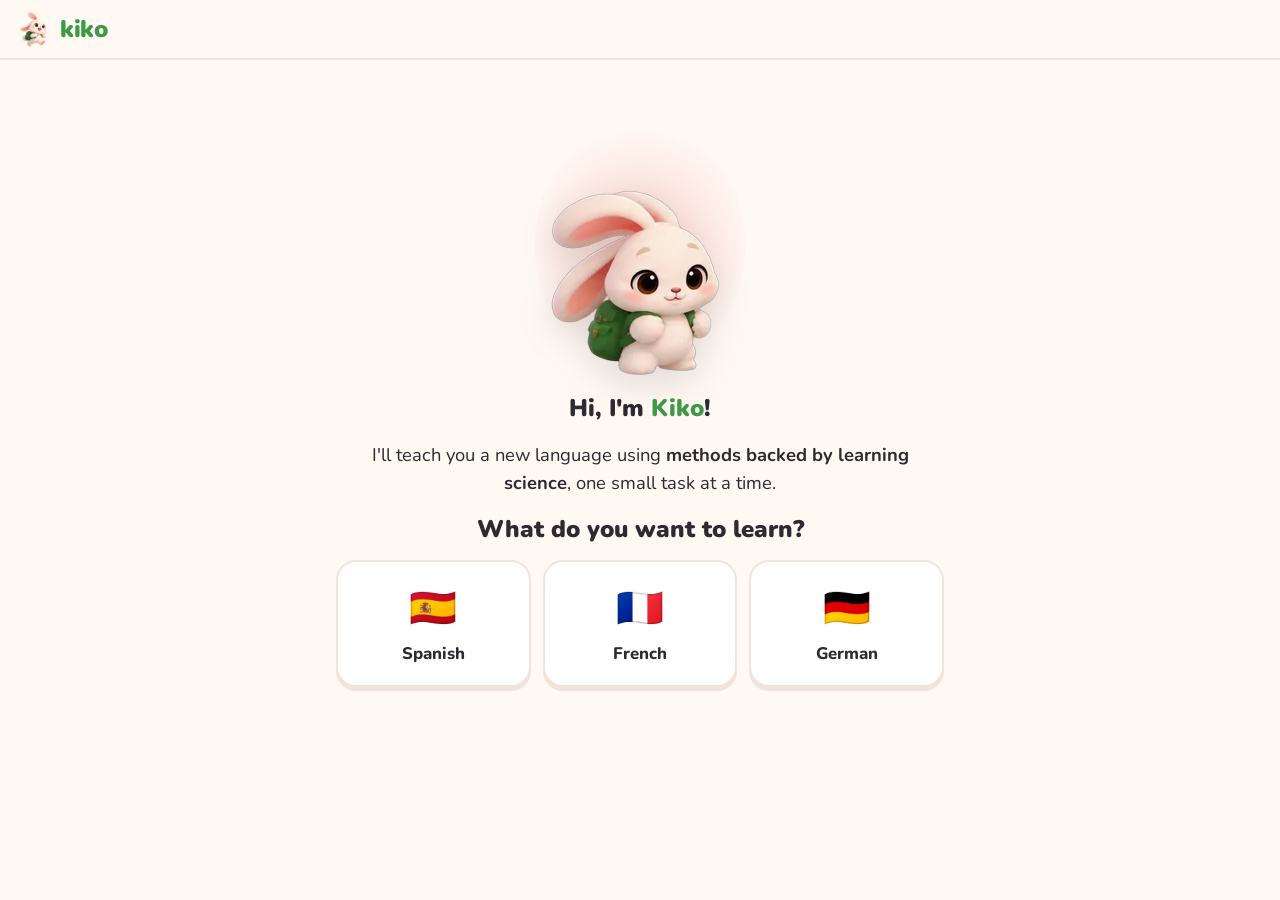
==== commit 378b3801: "Fix Kiko animations on stale caches and in Safari A returning visitor could run cached old index.htm" ====
--- a/kiko/index.html
+++ b/kiko/index.html
@@ -11,7 +11,7 @@
   <link rel="preconnect" href="https://fonts.googleapis.com">
   <link rel="preconnect" href="https://fonts.gstatic.com" crossorigin>
   <link href="https://fonts.googleapis.com/css2?family=Nunito:wght@400;600;800;900&display=swap" rel="stylesheet">
-  <link rel="stylesheet" href="styles.css?v=7">
+  <link rel="stylesheet" href="styles.css?v=8">
 </head>
 <body>
   <header class="topbar">
@@ -22,7 +22,7 @@
   </header>
   <main id="app" class="app"></main>
   <div id="sheet"></div>
-  <script src="data.js?v=7"></script>
-  <script src="app.js?v=7"></script>
+  <script src="data.js?v=8"></script>
+  <script src="app.js?v=8"></script>
 </body>
 </html>
--- a/kiko/styles.css
+++ b/kiko/styles.css
@@ -141,6 +141,7 @@
 /* Kiko sprite: a strip of 250×300 frames; app.js steps it one frame at a time. */
 .kiko { display: inline-block; flex: none; overflow: hidden; aspect-ratio: 5 / 6; }
 .kiko img { display: block; height: 100%; max-width: none; }
+.kiko:not(.ready) img { visibility: hidden; } /* until its first strip has loaded */
 .coach .kiko { width: 84px; filter: drop-shadow(0 4px 6px rgba(0,0,0,0.12)); }
 .bubble {
   position: relative; background: var(--surface); border: 2px solid var(--line);
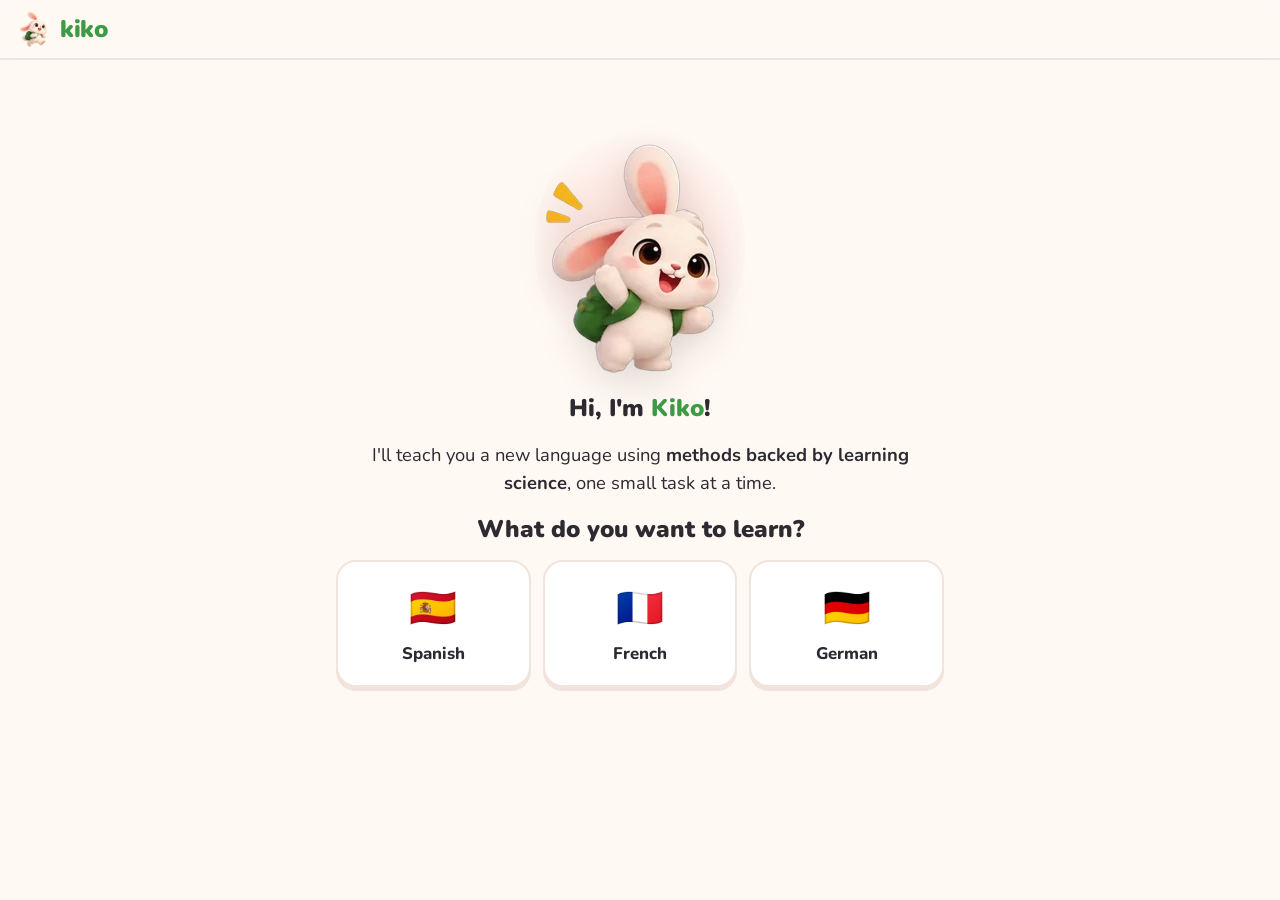
==== commit 5ecd66bc: "Replace Kiko's frame animations with smooth pose-based moods Frame-by-frame sprites looked choppy an" ====
--- a/kiko/index.html
+++ b/kiko/index.html
@@ -11,7 +11,7 @@
   <link rel="preconnect" href="https://fonts.googleapis.com">
   <link rel="preconnect" href="https://fonts.gstatic.com" crossorigin>
   <link href="https://fonts.googleapis.com/css2?family=Nunito:wght@400;600;800;900&display=swap" rel="stylesheet">
-  <link rel="stylesheet" href="styles.css?v=8">
+  <link rel="stylesheet" href="styles.css?v=9">
 </head>
 <body>
   <header class="topbar">
@@ -22,7 +22,7 @@
   </header>
   <main id="app" class="app"></main>
   <div id="sheet"></div>
-  <script src="data.js?v=8"></script>
-  <script src="app.js?v=8"></script>
+  <script src="data.js?v=9"></script>
+  <script src="app.js?v=9"></script>
 </body>
 </html>
--- a/kiko/styles.css
+++ b/kiko/styles.css
@@ -138,18 +138,55 @@
 
 /* ---------- Kiko coach ---------- */
 .coach { display: flex; align-items: flex-end; gap: 10px; margin: 20px 0; }
-/* Kiko sprite: a strip of 250×300 frames; app.js steps it one frame at a time. */
-.kiko { display: inline-block; flex: none; overflow: hidden; aspect-ratio: 5 / 6; }
-.kiko img { display: block; height: 100%; max-width: none; }
-.kiko:not(.ready) img { visibility: hidden; } /* until its first strip has loaded */
-.coach .kiko { width: 84px; filter: drop-shadow(0 4px 6px rgba(0,0,0,0.12)); }
+/* ---------- Kiko ----------
+   One pose per mood (assets/poses), moved with smooth transforms. New poses
+   slide in underneath while the old one fades out, so there's no flicker. */
+.kiko { position: relative; display: inline-block; flex: none; aspect-ratio: 5 / 6; transform-origin: 50% 100%; }
+.kiko img { position: absolute; inset: 0; width: 100%; height: 100%; }
+.kiko .pose.leaving { opacity: 0; transition: opacity 0.22s ease; }
+.kiko .blink { z-index: 2; opacity: 0; }
+.kiko.m-idle.blinking .blink { opacity: 1; }
+.kiko:not(.m-idle) .blink { display: none; }
+.coach .kiko { width: 84px; filter: drop-shadow(0 4px 6px rgba(0,0,0,0.12)); transition: opacity 0.2s; }
+.has-sheet .coach .kiko { opacity: 0; }
+
+.kiko.m-idle { animation: breathe 4.5s ease-in-out infinite; }
+.kiko.m-thinking { animation: ponder 3.6s ease-in-out infinite; }
+.kiko.m-correct { animation: hop 0.9s cubic-bezier(0.3, 0.7, 0.4, 1); }
+.kiko.m-wrong { animation: droop 0.6s ease-out forwards; }
+.kiko.m-encourage { animation: perk 0.55s var(--spring); }
+.kiko.m-welcome { animation: wave 1.8s ease-in-out; }
+.kiko.m-celebrate { animation: dance 1.2s ease-in-out infinite; }
+@keyframes breathe { 0%,100% { transform: none; } 50% { transform: scale(0.992, 1.012); } }
+@keyframes ponder { 0%,100% { transform: rotate(-2.5deg); } 50% { transform: rotate(2.5deg); } }
+@keyframes hop {
+  0% { transform: scale(1.1, 0.88); }
+  28% { transform: translateY(-16%) scale(0.94, 1.08); }
+  52% { transform: translateY(0) scale(1.08, 0.92); }
+  68% { transform: translateY(-4%) scale(0.98, 1.02); }
+  84% { transform: translateY(0) scale(1.02, 0.98); }
+  100% { transform: none; }
+}
+@keyframes droop { 0% { transform: none; } 45% { transform: translateY(5%) scale(1.05, 0.93); } 100% { transform: translateY(3%) scale(1.03, 0.96); } }
+@keyframes perk { 0% { transform: translateY(3%) scale(1.03, 0.96); } 50% { transform: translateY(-4%) scale(0.97, 1.04); } 100% { transform: none; } }
+@keyframes wave {
+  0% { opacity: 0; transform: translateY(8%) scale(0.92); }
+  25% { opacity: 1; transform: none; }
+  40% { transform: rotate(-4deg); } 55% { transform: rotate(4deg); }
+  70% { transform: rotate(-3deg); } 85% { transform: rotate(1.5deg); } 100% { transform: none; }
+}
+@keyframes dance {
+  0%,100% { transform: none; }
+  25% { transform: translateY(-7%) rotate(-5deg) scale(0.97, 1.04); }
+  50% { transform: scale(1.05, 0.95); }
+  75% { transform: translateY(-7%) rotate(5deg) scale(0.97, 1.04); }
+}
 .bubble {
   position: relative; background: var(--surface); border: 2px solid var(--line);
   border-radius: 18px 18px 18px 4px; padding: 10px 14px; font-weight: 600;
   transform-origin: 0 100%;
 }
 .bubble.pop { animation: popIn 0.35s var(--spring); }
-@keyframes float { 0%,100% { transform: translateY(0) rotate(0); } 50% { transform: translateY(-10px) rotate(-1.5deg); } }
 
 /* ---------- Welcome & celebrations ---------- */
 .welcome, .done-screen, .intro { text-align: center; }
@@ -157,11 +194,8 @@
 .hero-wrap::before { /* soft glow behind Kiko */
   content: ""; position: absolute; inset: 12% 8% 4%; border-radius: 50%; z-index: -1;
   background: radial-gradient(circle, color-mix(in srgb, var(--pink) 45%, transparent), transparent 70%);
-  animation: glow 3s ease-in-out infinite;
-}
-@keyframes glow { 0%,100% { transform: scale(0.95); opacity: 0.7; } 50% { transform: scale(1.08); opacity: 1; } }
+}
 .hero-sprite { width: min(250px, 66vw); filter: drop-shadow(0 12px 18px rgba(0,0,0,0.12)); }
-.hero-sprite.float { animation: float 3s ease-in-out infinite; }
 .brand { color: var(--green); display: inline-block; animation: popIn 0.6s var(--spring) 0.2s backwards; }
 .lang-grid { display: grid; grid-template-columns: repeat(auto-fit, minmax(150px, 1fr)); gap: 12px; margin-top: 16px; }
 .lang-btn {
@@ -223,12 +257,11 @@
 .node.locked button { background: var(--line); box-shadow: 0 6px 0 color-mix(in srgb, var(--line) 70%, #000); font-size: 1.3rem; }
 .node.current button { animation: pulse 1.8s infinite; }
 @keyframes pulse { 0%,100% { outline: 0 solid transparent; } 50% { outline: 7px solid color-mix(in srgb, var(--green) 30%, transparent); } }
-.node-kiko {
+.kiko.node-kiko { /* sits still on the current task; it only blinks */
   position: absolute; left: 36px; top: -42px; width: 54px; pointer-events: none;
   filter: drop-shadow(0 3px 3px rgba(0,0,0,0.15));
-  animation: popIn 0.5s var(--spring) 0.7s backwards, bob 1.4s ease-in-out 1.2s infinite;
-}
-@keyframes bob { 0%,100% { transform: translateY(0); } 50% { transform: translateY(-6px); } }
+  animation: popIn 0.5s var(--spring) 0.7s backwards;
+}
 .node-label { display: flex; flex-direction: column; }
 .node-label small { color: var(--muted); font-weight: 600; }
 .node.locked .node-label { opacity: 0.55; }
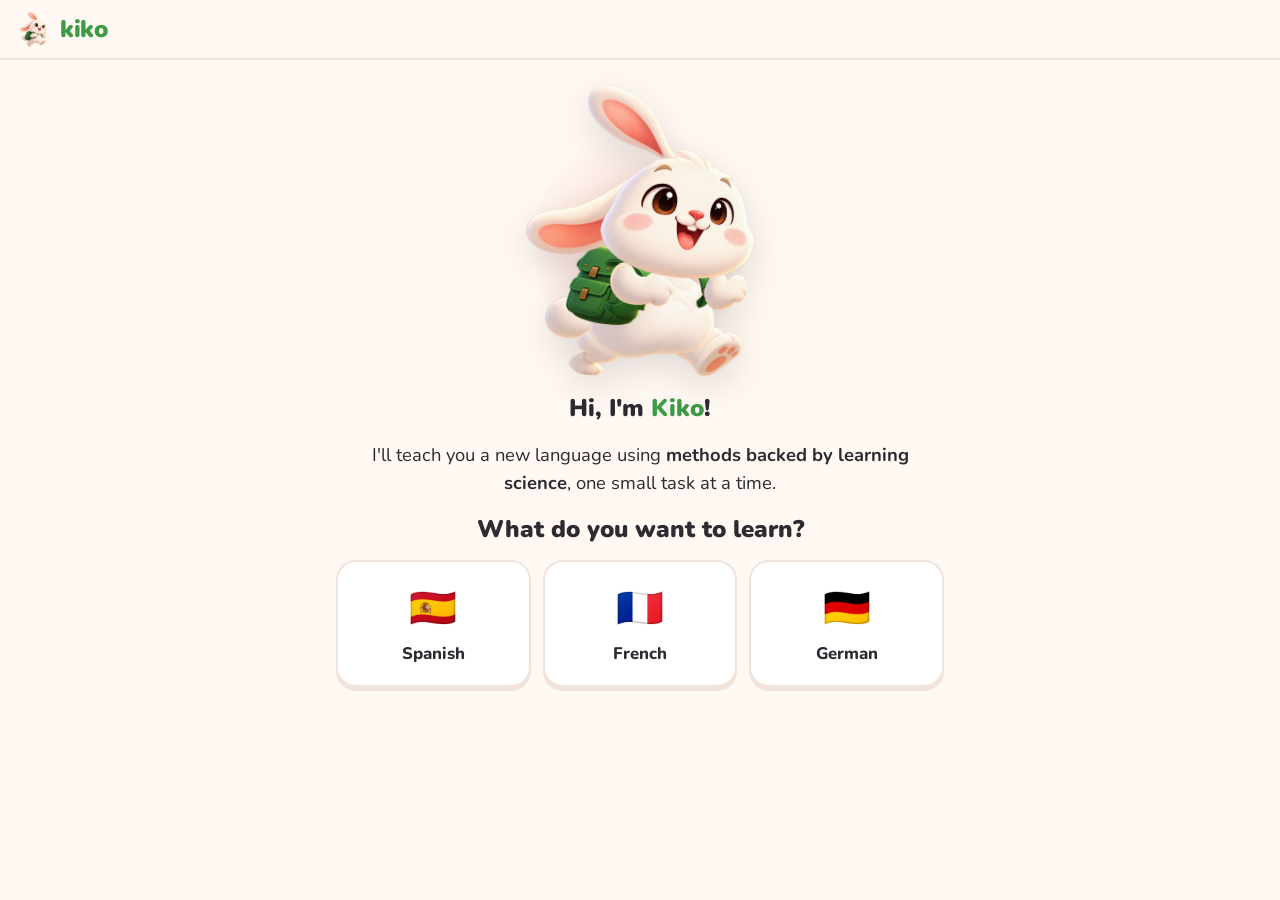
==== commit f941394d: "Animate Kiko as a layered puppet from the Phase 1 kit Replace the single-pose images with a 20-layer" ====
--- a/kiko/index.html
+++ b/kiko/index.html
@@ -11,7 +11,7 @@
   <link rel="preconnect" href="https://fonts.googleapis.com">
   <link rel="preconnect" href="https://fonts.gstatic.com" crossorigin>
   <link href="https://fonts.googleapis.com/css2?family=Nunito:wght@400;600;800;900&display=swap" rel="stylesheet">
-  <link rel="stylesheet" href="styles.css?v=9">
+  <link rel="stylesheet" href="styles.css?v=11">
 </head>
 <body>
   <header class="topbar">
@@ -22,7 +22,8 @@
   </header>
   <main id="app" class="app"></main>
   <div id="sheet"></div>
-  <script src="data.js?v=9"></script>
-  <script src="app.js?v=9"></script>
+  <script src="data.js?v=11"></script>
+  <script src="kiko-rig.js?v=11"></script>
+  <script src="app.js?v=11"></script>
 </body>
 </html>
--- a/kiko/styles.css
+++ b/kiko/styles.css
@@ -138,48 +138,110 @@
 
 /* ---------- Kiko coach ---------- */
 .coach { display: flex; align-items: flex-end; gap: 10px; margin: 20px 0; }
-/* ---------- Kiko ----------
-   One pose per mood (assets/poses), moved with smooth transforms. New poses
-   slide in underneath while the old one fades out, so there's no flicker. */
-.kiko { position: relative; display: inline-block; flex: none; aspect-ratio: 5 / 6; transform-origin: 50% 100%; }
-.kiko img { position: absolute; inset: 0; width: 100%; height: 100%; }
-.kiko .pose.leaving { opacity: 0; transition: opacity 0.22s ease; }
-.kiko .blink { z-index: 2; opacity: 0; }
-.kiko.m-idle.blinking .blink { opacity: 1; }
-.kiko:not(.m-idle) .blink { display: none; }
+/* ---------- Kiko the puppet ----------
+   Built from layered art (kiko-rig.js). Every .kp is a full-frame group that
+   rotates around its joint (transform-origin set inline from the rig). Large
+   moves rotate/translate the whole body (.kp-root); parts stay within the
+   kit's recommended limits (about ±2–4°) so no seams show. */
+.kiko { position: relative; display: inline-block; flex: none; aspect-ratio: 1030 / 1236; font-size: 22px; }
+html:not(.rig-ready) .kiko { visibility: hidden; }
+.kiko .kp { position: absolute; inset: 0; }
+.kiko .kl { position: absolute; display: block; max-width: none; pointer-events: none; }
 .coach .kiko { width: 84px; filter: drop-shadow(0 4px 6px rgba(0,0,0,0.12)); transition: opacity 0.2s; }
 .has-sheet .coach .kiko { opacity: 0; }
 
-.kiko.m-idle { animation: breathe 4.5s ease-in-out infinite; }
-.kiko.m-thinking { animation: ponder 3.6s ease-in-out infinite; }
-.kiko.m-correct { animation: hop 0.9s cubic-bezier(0.3, 0.7, 0.4, 1); }
-.kiko.m-wrong { animation: droop 0.6s ease-out forwards; }
-.kiko.m-encourage { animation: perk 0.55s var(--spring); }
-.kiko.m-welcome { animation: wave 1.8s ease-in-out; }
-.kiko.m-celebrate { animation: dance 1.2s ease-in-out infinite; }
-@keyframes breathe { 0%,100% { transform: none; } 50% { transform: scale(0.992, 1.012); } }
-@keyframes ponder { 0%,100% { transform: rotate(-2.5deg); } 50% { transform: rotate(2.5deg); } }
+/* Eyes and mouth: one variant visible at a time. */
+.kl-eye_left_closed, .kl-eye_right_closed, .kl-mouth_neutral, .kl-mouth_surprised { visibility: hidden; }
+.kiko.blinking .kl-eye_left_open, .kiko.blinking .kl-eye_right_open { visibility: hidden; }
+.kiko.blinking .kl-eye_left_closed, .kiko.blinking .kl-eye_right_closed { visibility: visible; }
+.kiko.mouth-neutral .kl-mouth_smile, .kiko.mouth-surprised .kl-mouth_smile { visibility: hidden; }
+.kiko.mouth-neutral .kl-mouth_neutral, .kiko.mouth-surprised .kl-mouth_surprised { visibility: visible; }
+
+/* A "?" floats beside his head while he's thinking. */
+.kiko-think {
+  position: absolute; left: 80%; top: 4%; font: 900 1em/1 "Nunito", sans-serif; color: #3a83c9;
+  opacity: 0; transform: scale(0.4); transition: opacity 0.25s, transform 0.3s var(--spring); pointer-events: none;
+}
+.kiko.m-thinking .kiko-think { opacity: 1; transform: none; animation: thinkBob 2.4s ease-in-out infinite; }
+@keyframes thinkBob { 0%,100% { translate: 0 0; } 50% { translate: 0 -12%; } }
+
+/* Idle: calm breathing, a gentle head sway, ears and tail drifting. */
+.m-idle .kp-torso { animation: breathe 4.4s ease-in-out infinite; }
+.m-idle .kp-head_group { animation: sway 5.2s ease-in-out infinite; }
+.m-idle .kp-ear_left { animation: earDrift 3.8s ease-in-out infinite; }
+.m-idle .kp-ear_right { animation: earDrift 4.3s ease-in-out -1.2s infinite; }
+.m-idle .kp-tail { animation: tailWag 3s ease-in-out infinite; }
+.m-idle .kp-arm_left, .m-idle .kp-arm_right { animation: armRest 4.4s ease-in-out infinite; }
+@keyframes breathe { 0%,100% { transform: none; } 50% { transform: rotate(-0.5deg) scale(1.006, 0.994); } }
+@keyframes sway { 0%,100% { transform: rotate(-1deg); } 50% { transform: rotate(1deg); } }
+@keyframes earDrift { 0%,100% { transform: rotate(-1.5deg); } 50% { transform: rotate(2deg); } }
+@keyframes tailWag { 0%,100% { transform: rotate(-2.5deg); } 50% { transform: rotate(2.5deg); } }
+@keyframes armRest { 0%,100% { transform: none; } 50% { transform: rotate(1.5deg); } }
+
+/* Welcome: bounces in and waves. */
+.m-welcome .kp-root { animation: arrive 0.8s var(--spring) backwards; }
+.m-welcome .kp-arm_right { animation: wave 0.55s ease-in-out 0.5s 4 alternate; }
+.m-welcome .kp-head_group { animation: sway 1.1s ease-in-out 0.5s 2; }
+.m-welcome .kp-ear_left, .m-welcome .kp-ear_right { animation: earFlop 0.8s ease-out 0.15s; }
+@keyframes arrive { 0% { opacity: 0; transform: translateY(10%) scale(0.9); } 60% { opacity: 1; transform: translateY(-3%) scale(1.02, 0.98); } 100% { transform: none; } }
+@keyframes wave { from { transform: rotate(3.5deg); } to { transform: rotate(-3.5deg); } }
+@keyframes earFlop { 0% { transform: none; } 30% { transform: rotate(-3.4deg); } 60% { transform: rotate(2.5deg); } 100% { transform: none; } }
+
+/* Thinking: head tilted, one ear perked, a slow ponder. */
+.m-thinking .kp-head_group { animation: ponder 3.6s ease-in-out infinite; }
+.m-thinking .kp-ear_right { animation: perkEar 3.6s ease-in-out infinite; }
+.m-thinking .kp-arm_right { transform: rotate(-3deg); }
+.m-thinking .kp-torso { animation: breathe 4.4s ease-in-out infinite; }
+@keyframes ponder { 0%,100% { transform: rotate(1.6deg); } 50% { transform: rotate(2.3deg) translateY(-0.4%); } }
+@keyframes perkEar { 0%,100% { transform: rotate(2deg); } 50% { transform: rotate(3.4deg); } }
+
+/* Correct: a springy hop; ears and limbs follow through. */
+.m-correct .kp-root { animation: hop 0.85s cubic-bezier(0.3, 0.7, 0.4, 1); }
+.m-correct .kp-ear_left { animation: earFlop 0.85s ease-out 0.08s; }
+.m-correct .kp-ear_right { animation: earFlop 0.85s ease-out 0.14s; }
+.m-correct .kp-arm_left, .m-correct .kp-arm_right { animation: pump 0.85s ease-out; }
+.m-correct .kp-leg_left { animation: kick 0.85s ease-out; }
+.m-correct .kp-leg_right { animation: kick 0.85s ease-out reverse; }
+.m-correct .kp-tail { animation: tailWag 0.28s ease-in-out 3; }
 @keyframes hop {
-  0% { transform: scale(1.1, 0.88); }
-  28% { transform: translateY(-16%) scale(0.94, 1.08); }
-  52% { transform: translateY(0) scale(1.08, 0.92); }
-  68% { transform: translateY(-4%) scale(0.98, 1.02); }
-  84% { transform: translateY(0) scale(1.02, 0.98); }
+  0% { transform: scale(1.08, 0.9); }
+  28% { transform: translateY(-14%) scale(0.95, 1.06) rotate(-3deg); }
+  52% { transform: scale(1.06, 0.93); }
+  70% { transform: translateY(-3%) rotate(1deg); }
   100% { transform: none; }
 }
-@keyframes droop { 0% { transform: none; } 45% { transform: translateY(5%) scale(1.05, 0.93); } 100% { transform: translateY(3%) scale(1.03, 0.96); } }
-@keyframes perk { 0% { transform: translateY(3%) scale(1.03, 0.96); } 50% { transform: translateY(-4%) scale(0.97, 1.04); } 100% { transform: none; } }
-@keyframes wave {
-  0% { opacity: 0; transform: translateY(8%) scale(0.92); }
-  25% { opacity: 1; transform: none; }
-  40% { transform: rotate(-4deg); } 55% { transform: rotate(4deg); }
-  70% { transform: rotate(-3deg); } 85% { transform: rotate(1.5deg); } 100% { transform: none; }
-}
+@keyframes pump { 0%,100% { transform: none; } 30% { transform: rotate(-3.4deg); } 60% { transform: rotate(2deg); } }
+@keyframes kick { 0%,100% { transform: none; } 30% { transform: rotate(4deg); } 60% { transform: rotate(-2deg); } }
+
+/* Wrong: a startled moment, then ears droop and he sinks a little… */
+.m-oops .kp-root { animation: startle 0.38s ease-out; }
+@keyframes startle { 0%,100% { transform: none; } 30% { transform: translateY(-2%) scale(0.98, 1.03); } 60% { transform: translateX(-1%); } }
+.m-wrong .kp-root { animation: sink 0.5s ease-out forwards; }
+.m-wrong .kp-head_group { animation: hang 0.5s ease-out forwards; }
+.m-wrong .kp-ear_left, .m-wrong .kp-ear_right { animation: droop 0.6s ease-out forwards; }
+.m-wrong .kp-arm_left, .m-wrong .kp-arm_right { animation: slump 0.5s ease-out forwards; }
+@keyframes sink { to { transform: translateY(2.5%) scale(1.02, 0.97); } }
+@keyframes hang { to { transform: rotate(2.3deg) translateY(1%); } }
+@keyframes droop { to { transform: rotate(-3.4deg); } }
+@keyframes slump { to { transform: rotate(3deg); } }
+/* …then he perks up with an encouraging smile. */
+.m-encourage .kp-root { animation: perk 0.55s var(--spring); }
+.m-encourage .kp-arm_right { animation: wave 0.4s ease-in-out 0.2s 2 alternate; }
+@keyframes perk { 0% { transform: translateY(2.5%) scale(1.02, 0.97); } 55% { transform: translateY(-3%) scale(0.98, 1.03); } 100% { transform: none; } }
+
+/* Celebration: a happy little dance on repeat. */
+.m-celebrate .kp-root { animation: dance 1.1s ease-in-out infinite; }
+.m-celebrate .kp-ear_left { animation: earDrift 0.55s ease-in-out infinite; }
+.m-celebrate .kp-ear_right { animation: earDrift 0.55s ease-in-out -0.27s infinite; }
+.m-celebrate .kp-arm_left, .m-celebrate .kp-arm_right { animation: pump 0.55s ease-in-out infinite; }
+.m-celebrate .kp-leg_left { animation: kick 0.55s ease-in-out infinite; }
+.m-celebrate .kp-leg_right { animation: kick 0.55s ease-in-out -0.27s infinite; }
+.m-celebrate .kp-tail { animation: tailWag 0.4s ease-in-out infinite; }
 @keyframes dance {
   0%,100% { transform: none; }
-  25% { transform: translateY(-7%) rotate(-5deg) scale(0.97, 1.04); }
-  50% { transform: scale(1.05, 0.95); }
-  75% { transform: translateY(-7%) rotate(5deg) scale(0.97, 1.04); }
+  25% { transform: translateY(-7%) rotate(-4deg) scale(0.98, 1.03); }
+  50% { transform: scale(1.04, 0.96); }
+  75% { transform: translateY(-7%) rotate(4deg) scale(0.98, 1.03); }
 }
 .bubble {
   position: relative; background: var(--surface); border: 2px solid var(--line);
@@ -195,7 +257,7 @@
   content: ""; position: absolute; inset: 12% 8% 4%; border-radius: 50%; z-index: -1;
   background: radial-gradient(circle, color-mix(in srgb, var(--pink) 45%, transparent), transparent 70%);
 }
-.hero-sprite { width: min(250px, 66vw); filter: drop-shadow(0 12px 18px rgba(0,0,0,0.12)); }
+.hero-sprite { width: min(250px, 66vw); font-size: 48px; filter: drop-shadow(0 12px 18px rgba(0,0,0,0.12)); }
 .brand { color: var(--green); display: inline-block; animation: popIn 0.6s var(--spring) 0.2s backwards; }
 .lang-grid { display: grid; grid-template-columns: repeat(auto-fit, minmax(150px, 1fr)); gap: 12px; margin-top: 16px; }
 .lang-btn {
@@ -431,3 +493,101 @@
 @media (prefers-reduced-motion: reduce) {
   *, *::before, *::after { animation: none !important; transition: none !important; }
 }
+
+/* ---------- Streak ---------- */
+.hud-chip { cursor: default; }
+button.hud-chip { cursor: pointer; }
+.hud-chip.cold { filter: grayscale(1); opacity: 0.75; }
+.small { font-size: 0.85rem; }
+.flame { display: inline-block; font-size: 2rem; line-height: 1; filter: grayscale(1); opacity: 0.6; }
+.flame.lit { filter: none; opacity: 1; animation: flicker 2.4s ease-in-out infinite; transform-origin: 50% 90%; }
+@keyframes flicker { 0%,100% { transform: scale(1) rotate(0); } 30% { transform: scale(1.06, 0.96) rotate(-3deg); } 60% { transform: scale(0.97, 1.05) rotate(2deg); } }
+
+.week { display: grid; grid-template-columns: repeat(7, 1fr); gap: 6px; margin: 14px 0; }
+.week .day { display: flex; flex-direction: column; align-items: center; gap: 4px; }
+.week .day span {
+  width: 38px; height: 38px; border-radius: 50%; display: grid; place-items: center; font-size: 1.1rem;
+  background: var(--line);
+}
+.week .day.done span { background: color-mix(in srgb, var(--gold) 35%, var(--surface)); box-shadow: inset 0 0 0 2px var(--gold); }
+.week .day.frozen span { background: color-mix(in srgb, #7cc5f2 35%, var(--surface)); box-shadow: inset 0 0 0 2px #7cc5f2; }
+.week .day.today span { background: transparent; box-shadow: inset 0 0 0 2px var(--muted); border: 2px dashed transparent; }
+.week .day small { color: var(--muted); font-weight: 800; font-size: 0.75rem; }
+
+.streak-card {
+  display: flex; align-items: center; gap: 14px; width: 100%; text-align: left; margin-top: 14px;
+  border-color: var(--gold); animation: popIn 0.5s var(--spring) 0.4s backwards; font: inherit; color: inherit;
+}
+.streak-card .flame { font-size: 2.4rem; }
+.streak-card b { display: block; font-size: 1.2rem; }
+.streak-card small { color: var(--muted); font-weight: 700; }
+
+.nudge {
+  display: flex; align-items: center; gap: 12px; width: 100%; text-align: left; margin-bottom: 16px;
+  font: inherit; color: inherit; border-color: var(--gold); cursor: pointer;
+}
+.nudge .flame { filter: none; opacity: 1; font-size: 1.6rem; }
+.nudge.urgent { border-color: var(--red); background: var(--pink-soft); }
+
+/* Modal panel */
+.modal {
+  position: fixed; inset: 0; z-index: 70; display: grid; place-items: end center;
+  background: rgba(20, 16, 24, 0.45); animation: fadeIn 0.2s ease;
+}
+.modal.closing { animation: fadeOut 0.2s ease forwards; }
+@keyframes fadeIn { from { opacity: 0; } }
+@keyframes fadeOut { to { opacity: 0; } }
+.modal-card {
+  position: relative; width: min(560px, 100%); max-height: 92vh; overflow-y: auto;
+  background: var(--bg); border-radius: 24px 24px 0 0; padding: 22px 18px calc(22px + env(safe-area-inset-bottom));
+  animation: sheetUp 0.3s var(--ease-out);
+}
+@media (min-width: 600px) { .modal { place-items: center; } .modal-card { border-radius: 24px; } }
+.modal-card h3 { margin-top: 22px; }
+.modal-close { position: absolute; top: 12px; right: 12px; width: 36px; height: 36px; border-radius: 50%; border: 0; background: var(--line); font-weight: 900; }
+.streak-hero { display: flex; align-items: center; justify-content: center; gap: 14px; margin-top: 8px; }
+.streak-hero .flame { font-size: 3.4rem; }
+.streak-hero b { display: block; font-size: 3rem; font-weight: 900; line-height: 1; }
+.streak-hero small { color: var(--muted); font-weight: 800; }
+.streak-stats { display: grid; grid-template-columns: 1fr 1fr; gap: 10px; }
+.streak-stats > div { display: flex; flex-direction: column; align-items: center; padding: 12px; border-radius: 16px; background: var(--surface); border: 2px solid var(--line); }
+.streak-stats b { font-size: 1.3rem; font-weight: 900; }
+.streak-stats small { color: var(--muted); font-weight: 700; }
+.milestone { margin-top: 14px; display: grid; gap: 6px; }
+.milestone-label { display: flex; justify-content: space-between; font-weight: 800; }
+.field.inline { display: flex; align-items: center; justify-content: space-between; gap: 12px; }
+.field.inline .input { width: auto; margin: 0; }
+
+/* Toast */
+.toast {
+  position: fixed; left: 50%; top: 70px; z-index: 80; translate: -50% 0;
+  background: var(--ink); color: var(--bg); padding: 10px 18px; border-radius: 999px;
+  font-weight: 800; box-shadow: var(--shadow); max-width: calc(100% - 32px); text-align: center;
+  animation: toastIn 0.35s var(--spring);
+}
+.toast.out { opacity: 0; translate: -50% -12px; transition: all 0.3s ease; }
+@keyframes toastIn { from { opacity: 0; translate: -50% -16px; } }
+
+/* ---------- Units ---------- */
+.unit-head {
+  display: flex; align-items: center; gap: 12px; margin: 28px 0 18px; padding: 12px 16px;
+  border-radius: 18px; background: var(--green-soft); animation: rise 0.4s var(--ease-out) backwards;
+  animation-delay: calc(0.1s + var(--i) * 0.05s);
+}
+.unit-head:first-child { margin-top: 0; }
+.unit-head > span { font-size: 1.8rem; }
+.unit-head small { display: block; text-transform: uppercase; letter-spacing: 0.08em; font-size: 0.7rem; font-weight: 900; color: var(--green); }
+.unit-head b { font-size: 1.1rem; }
+
+/* ---------- Speaking ---------- */
+.mic-wrap { display: grid; place-items: center; margin-top: 22px; }
+.mic-btn {
+  width: 96px; height: 96px; border-radius: 50%; border: 0; font-size: 2.6rem;
+  background: var(--green); color: #fff; box-shadow: 0 6px 0 var(--green-dark);
+  transition: transform 0.15s var(--spring);
+}
+.mic-btn:active:not(:disabled) { transform: translateY(4px); box-shadow: 0 2px 0 var(--green-dark); }
+.mic-btn.listening, .btn.listening { animation: ring 1.1s infinite; background: var(--red); box-shadow: 0 6px 0 var(--red-dark); }
+.btn.ghost.listening { color: #fff; }
+.mic-hint { text-align: center; color: var(--muted); font-weight: 700; margin: 12px 0 0; }
+.answer { font-size: 1.6rem; font-weight: 900; color: var(--green); margin: 0; animation: popIn 0.35s var(--spring); }
